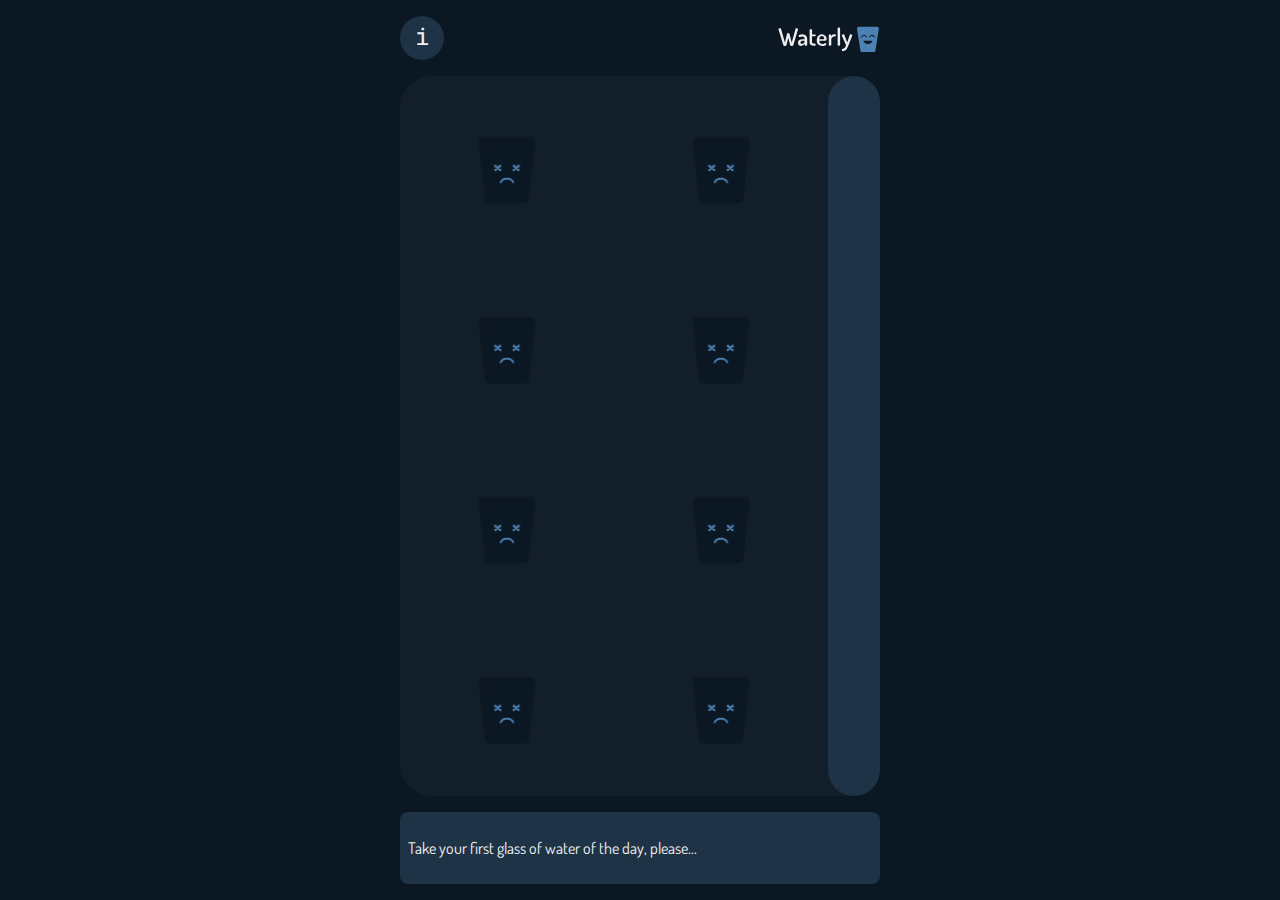
==== index.html @ 156aa3fe "init" ====
<!DOCTYPE html>
<html lang="en">
<head>
  <meta charset="UTF-8">
  <meta name="viewport" content="width=device-width, initial-scale=1.0">
  <meta http-equiv="X-UA-Compatible" content="ie=edge">
  <title>Waterly - Water tracker</title>

  <!-- *** STYLING *** -->
  <link href="https://fonts.googleapis.com/css?family=Dosis:400,700|Roboto+Mono&display=swap" rel="stylesheet"> 
  <link rel="stylesheet" href="./css/main.min.css">
</head>
<body>
  <main class="main">
    <header class="header">
      <button class="header__button js-open-info" aria-label="Show information.">
        <!-- add content for accesibility -->
      </button>

      <img src="./assets/logo.svg" alt="Waterly." class="header__logo">
    </header>

    <section class="tracker">
      <div class="tracker__glasses js-glasses-container">
        <button class="glass js-glass-1" data-glass="0"></button>
        <button class="glass js-glass-2" data-glass="1"></button>
        <button class="glass js-glass-3" data-glass="2"></button>
        <button class="glass js-glass-4" data-glass="3"></button>
        <button class="glass js-glass-5" data-glass="4"></button>
        <button class="glass js-glass-6" data-glass="5"></button>
        <button class="glass js-glass-7" data-glass="6"></button>
        <button class="glass js-glass-8" data-glass="7"></button>
      </div>

      <div class="tracker__progress js-progress-bar">

      </div>
    </section>

    <section class="content js-content">
      <p class="content__paragraph js-content-paragraph">
        Take your first glass of water of the day, please...
      </p>
    </section>

    <section class="info js-info-section">
      info
    </section>
  </main>

  <!-- *** scripting *** -->
  <script src="./js/main.js"></script>
</body>
</html>
---- css/main.min.css ----
body,p{margin:0}button{border:none;padding:0}body{background-color:#0b1722;font-family:'Dosis', sans-serif}.header{min-height:2.75rem;display:-webkit-box;display:-webkit-flex;display:-ms-flexbox;display:flex;-webkit-box-pack:justify;-webkit-justify-content:space-between;-ms-flex-pack:justify;justify-content:space-between;-webkit-box-align:center;-webkit-align-items:center;-ms-flex-align:center;align-items:center}.header__button{width:2.75rem;height:2.75rem;-webkit-border-radius:50%;border-radius:50%;background-color:#1f3347;color:#f2f2f2;font-family:'Roboto Mono', monospace;display:-webkit-box;display:-webkit-flex;display:-ms-flexbox;display:flex;-webkit-box-pack:center;-webkit-justify-content:center;-ms-flex-pack:center;justify-content:center;-webkit-box-align:center;-webkit-align-items:center;-ms-flex-align:center;align-items:center;position:relative}.header__button:hover{cursor:pointer;opacity:.7}.header__button::after,.header__button::before{position:absolute;display:-webkit-box;display:-webkit-flex;display:-ms-flexbox;display:flex;-webkit-box-pack:center;-webkit-justify-content:center;-ms-flex-pack:center;justify-content:center;-webkit-box-align:center;-webkit-align-items:center;-ms-flex-align:center;align-items:center;width:100%;height:100%;margin-bottom:.25rem;font-size:1.5rem}.header__button::after{content:'i';-webkit-transition:opacity 250ms 250ms ease-in-out,  -webkit-transform 250ms ease-in-out;transition:opacity 250ms 250ms ease-in-out,  -webkit-transform 250ms ease-in-out;-o-transition:opacity 250ms 250ms ease-in-out,  transform 250ms ease-in-out;transition:opacity 250ms 250ms ease-in-out,  transform 250ms ease-in-out;transition:opacity 250ms 250ms ease-in-out,  transform 250ms ease-in-out,  -webkit-transform 250ms ease-in-out}.header__button::before{content:'x';opacity:0;-webkit-transform:scaleX(0.25);-ms-transform:scaleX(0.25);transform:scaleX(0.25);-webkit-transition:opacity 250ms 250ms ease-in-out,  -webkit-transform 250ms ease-in-out;transition:opacity 250ms 250ms ease-in-out,  -webkit-transform 250ms ease-in-out;-o-transition:opacity 250ms 250ms ease-in-out,  transform 250ms ease-in-out;transition:opacity 250ms 250ms ease-in-out,  transform 250ms ease-in-out;transition:opacity 250ms 250ms ease-in-out,  transform 250ms ease-in-out,  -webkit-transform 250ms ease-in-out}.header__button.--active::after{opacity:0;-webkit-transform:rotate(45deg);-ms-transform:rotate(45deg);transform:rotate(45deg)}.header__button.--active::before{opacity:1;-webkit-transform:scaleX(1);-ms-transform:scaleX(1);transform:scaleX(1)}.tracker{height:100%;-webkit-box-sizing:border-box;box-sizing:border-box;-webkit-border-radius:2rem;border-radius:2rem;margin:1rem 0;background-color:#121f2b;display:-webkit-box;display:-webkit-flex;display:-ms-flexbox;display:flex}.tracker__glasses{-webkit-box-flex:1;-webkit-flex-grow:1;-ms-flex-positive:1;flex-grow:1;display:-ms-grid;display:grid;-ms-grid-columns:(1fr)[2];grid-template-columns:repeat(2, 1fr);-ms-grid-rows:(1fr)[4];grid-template-rows:repeat(4, 1fr);justify-items:center;-webkit-box-align:center;-webkit-align-items:center;-ms-flex-align:center;align-items:center}.tracker__progress{width:3.25rem;height:100%;-webkit-border-radius:2rem;border-radius:2rem;background-color:#1f3347;position:relative;overflow:hidden}.tracker__progress.--filled-1::before{-webkit-transform:scaleY(.125);-ms-transform:scaleY(.125);transform:scaleY(.125)}.tracker__progress.--filled-2::before{-webkit-transform:scaleY(.25);-ms-transform:scaleY(.25);transform:scaleY(.25)}.tracker__progress.--filled-3::before{-webkit-transform:scaleY(.375);-ms-transform:scaleY(.375);transform:scaleY(.375)}.tracker__progress.--filled-4::before{-webkit-transform:scaleY(.5);-ms-transform:scaleY(.5);transform:scaleY(.5)}.tracker__progress.--filled-5::before{-webkit-transform:scaleY(.625);-ms-transform:scaleY(.625);transform:scaleY(.625)}.tracker__progress.--filled-6::before{-webkit-transform:scaleY(.75);-ms-transform:scaleY(.75);transform:scaleY(.75)}.tracker__progress.--filled-7::before{-webkit-transform:scaleY(.875);-ms-transform:scaleY(.875);transform:scaleY(.875)}.tracker__progress.--filled-8::before{-webkit-transform:scaleY(1);-ms-transform:scaleY(1);transform:scaleY(1)}.tracker__progress::before{content:'';position:absolute;width:100%;height:100%;-webkit-border-radius:2rem;border-radius:2rem;background-color:#4d80b3;-webkit-transform:scaleY(0);-ms-transform:scaleY(0);transform:scaleY(0);-webkit-transform-origin:bottom;-ms-transform-origin:bottom;transform-origin:bottom;-webkit-transition:-webkit-transform 500ms ease-in-out;transition:-webkit-transform 500ms ease-in-out;-o-transition:transform 500ms ease-in-out;transition:transform 500ms ease-in-out;transition:transform 500ms ease-in-out, -webkit-transform 500ms ease-in-out}.glass{position:relative;top:.5rem;width:3rem;height:4rem;-webkit-border-radius:.25rem;border-radius:.25rem;background-color:#0b1722;background-image:url(../assets/empty.svg);background-position:center;background-repeat:no-repeat;-webkit-box-shadow:0 1px 1px 1px #0b1722;box-shadow:0 1px 1px 1px #0b1722;-webkit-transform:perspective(0.5rem) rotateX(-2deg);transform:perspective(0.5rem) rotateX(-2deg);position:relative;overflow:hidden}.glass.--filled::before{-webkit-transform:scaleY(1.5);-ms-transform:scaleY(1.5);transform:scaleY(1.5)}.glass::before{content:'';position:absolute;display:block;width:100%;height:100%;background-color:#4d80b3;background-image:url(../assets/filled.svg);-webkit-background-size:60% 60%;background-size:60%;background-position:50% 25%;background-repeat:no-repeat;-webkit-transform:scaleY(0);-ms-transform:scaleY(0);transform:scaleY(0);-webkit-transform-origin:bottom;-ms-transform-origin:bottom;transform-origin:bottom;-webkit-transition:-webkit-transform 500ms ease-in-out;transition:-webkit-transform 500ms ease-in-out;-o-transition:transform 500ms ease-in-out;transition:transform 500ms ease-in-out;transition:transform 500ms ease-in-out, -webkit-transform 500ms ease-in-out}.content{min-height:3.5rem;padding:.5rem;-webkit-border-radius:.5rem;border-radius:.5rem;background-color:#1f3347;color:#f2f2f2;font-size:1rem;display:-webkit-box;display:-webkit-flex;display:-ms-flexbox;display:flex;-webkit-box-orient:vertical;-webkit-box-direction:normal;-webkit-flex-direction:column;-ms-flex-direction:column;flex-direction:column;-webkit-justify-content:space-around;-ms-flex-pack:distribute;justify-content:space-around}.content__timer{color:#4d80b3;font-family:'Roboto Mono', monospace}.content__timer-element{margin-left:.25rem}.info{position:absolute;left:0;top:100vh;height:-webkit-calc(100vh - 2.75rem);height:calc(100vh - 2.75rem);width:100%;-webkit-box-sizing:border-box;box-sizing:border-box;padding:.5rem;-webkit-border-radius:.5rem .5rem 0 0;border-radius:.5rem .5rem 0 0;background-color:#121f2b;color:#f2f2f2;-webkit-transition:-webkit-transform 500ms ease-in-out;transition:-webkit-transform 500ms ease-in-out;-o-transition:transform 500ms ease-in-out;transition:transform 500ms ease-in-out;transition:transform 500ms ease-in-out, -webkit-transform 500ms ease-in-out}.info.--show{-webkit-transform:translateY(-webkit-calc(2rem - 100%));-ms-transform:translateY(calc(2rem - 100%));transform:translateY(calc(2rem - 100%))}body{display:-webkit-box;display:-webkit-flex;display:-ms-flexbox;display:flex;-webkit-box-pack:center;-webkit-justify-content:center;-ms-flex-pack:center;justify-content:center}.main{width:32rem;max-width:100%;min-height:100vh;-webkit-box-sizing:border-box;box-sizing:border-box;padding:1rem;position:relative;overflow:hidden;display:-webkit-box;display:-webkit-flex;display:-ms-flexbox;display:flex;-webkit-box-orient:vertical;-webkit-box-direction:normal;-webkit-flex-direction:column;-ms-flex-direction:column;flex-direction:column}
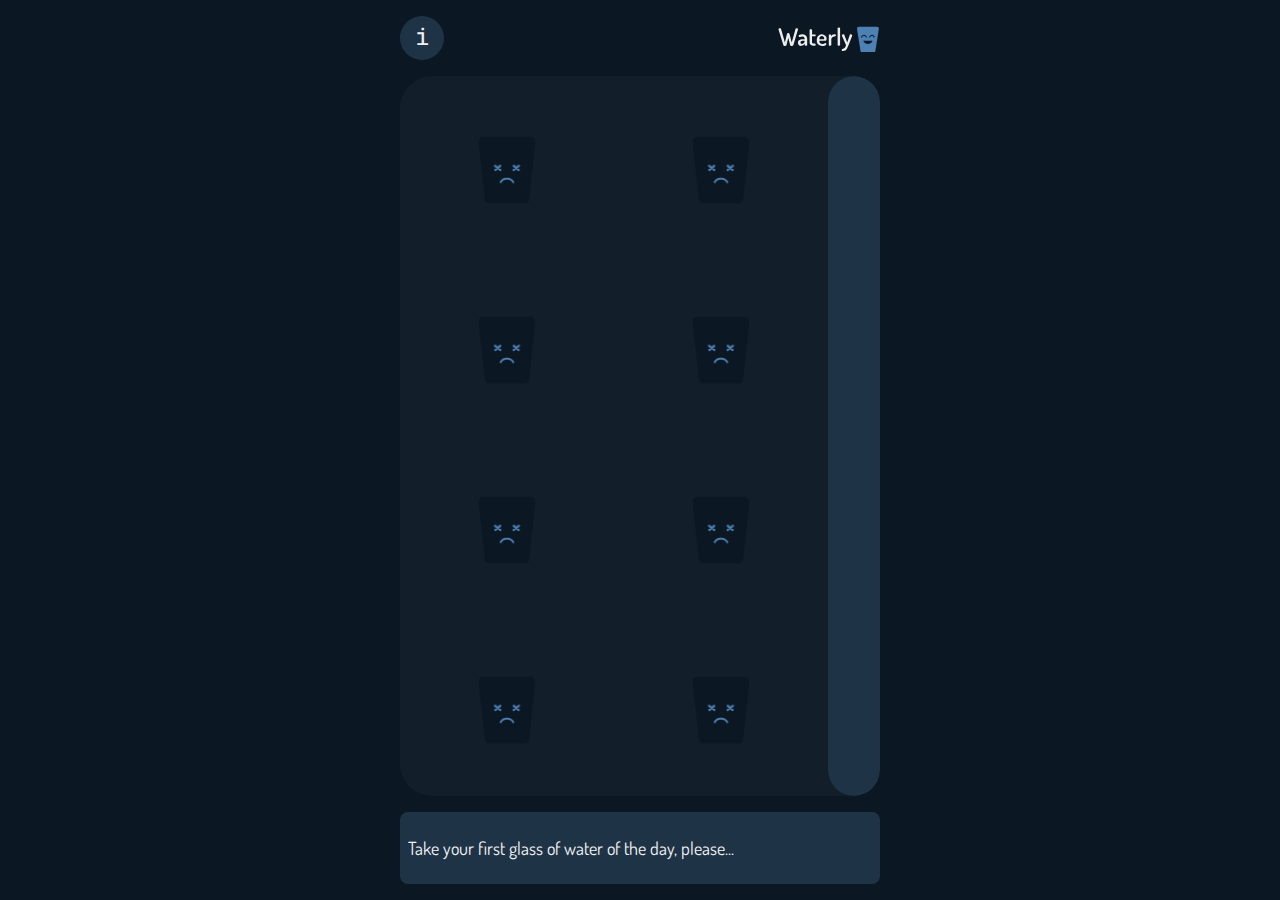
==== commit ba1b9bae: "init 2" ====
--- a/index.html
+++ b/index.html
@@ -30,6 +30,17 @@
         <button class="glass js-glass-6" data-glass="5"></button>
         <button class="glass js-glass-7" data-glass="6"></button>
         <button class="glass js-glass-8" data-glass="7"></button>
+        <div class="tracker__message js-alert">
+          <div class="tracker__paragraph">
+            You can’t fill another glass until at least an hour has passed since your last one.
+          </div>
+          <div class="tracker__paragraph">
+            Why? The goal is to drink through the entire day.
+          </div>
+          <button class="tracker__message-button js-close-alert">
+            Oh, okay!
+          </button>
+        </div>
       </div>
 
       <div class="tracker__progress js-progress-bar">
@@ -44,7 +55,26 @@
     </section>
 
     <section class="info js-info-section">
-      info
+      <p class="info__paragraph">
+        Each glass recommended intake is about 250ml.
+      </p>
+      <p class="info__paragraph">
+        But if you can’t take all that, just have a comfortable ammout. Is all about small steps.
+      </p>
+      <p class="info__paragraph">
+        Daily glasses are saved locally and the count resets with a new day.
+      </p>
+      <p class="info__paragraph">
+        Happy hydrating!
+      </p>
+
+      <footer class="footer">
+        <p class="footer__text">
+            Built with &#10084; and my dog by 
+            <a href="https://gabysantosw.github.io/" class="footer__link">Gaby Santos</a>
+        </p>
+      </footer>
+
     </section>
   </main>
 
--- a/css/main.min.css
+++ b/css/main.min.css
@@ -1,4 +1,4 @@
-body,p{margin:0}button{border:none;padding:0}body{background-color:#0b1722;font-family:'Dosis', sans-serif}.header{min-height:2.75rem;display:-webkit-box;display:-webkit-flex;display:-ms-flexbox;display:flex;-webkit-box-pack:justify;-webkit-justify-content:space-between;-ms-flex-pack:justify;justify-content:space-between;-webkit-box-align:center;-webkit-align-items:center;-ms-flex-align:center;align-items:center}.header__button{width:2.75rem;height:2.75rem;-webkit-border-radius:50%;border-radius:50%;background-color:#1f3347;color:#f2f2f2;font-family:'Roboto Mono', monospace;display:-webkit-box;display:-webkit-flex;display:-ms-flexbox;display:flex;-webkit-box-pack:center;-webkit-justify-content:center;-ms-flex-pack:center;justify-content:center;-webkit-box-align:center;-webkit-align-items:center;-ms-flex-align:center;align-items:center;position:relative}.header__button:hover{cursor:pointer;opacity:.7}.header__button::after,.header__button::before{position:absolute;display:-webkit-box;display:-webkit-flex;display:-ms-flexbox;display:flex;-webkit-box-pack:center;-webkit-justify-content:center;-ms-flex-pack:center;justify-content:center;-webkit-box-align:center;-webkit-align-items:center;-ms-flex-align:center;align-items:center;width:100%;height:100%;margin-bottom:.25rem;font-size:1.5rem}.header__button::after{content:'i';-webkit-transition:opacity 250ms 250ms ease-in-out, +body,p{margin:0}button{border:none;padding:0}body{background-color:#0b1722;font-family:'Dosis', sans-serif}.glass-headshake{-webkit-animation:glass-headshake 100ms cubic-bezier(0.4, 0.1, 0.6, 0.9) 3;animation:glass-headshake 100ms cubic-bezier(0.4, 0.1, 0.6, 0.9) 3}@-webkit-keyframes glass-headshake{25%{-webkit-transform:perspective(0.5rem) rotateX(-2deg) translateX(15%);transform:perspective(0.5rem) rotateX(-2deg) translateX(15%)}75%{-webkit-transform:perspective(0.5rem) rotateX(-2deg) translateX(-15%);transform:perspective(0.5rem) rotateX(-2deg) translateX(-15%)}}@keyframes glass-headshake{25%{-webkit-transform:perspective(0.5rem) rotateX(-2deg) translateX(15%);transform:perspective(0.5rem) rotateX(-2deg) translateX(15%)}75%{-webkit-transform:perspective(0.5rem) rotateX(-2deg) translateX(-15%);transform:perspective(0.5rem) rotateX(-2deg) translateX(-15%)}}@-webkit-keyframes progress-gradient{0%{-webkit-transform:translateY(100%);transform:translateY(100%)}100%{-webkit-transform:translateY(-100%);transform:translateY(-100%)}}@keyframes progress-gradient{0%{-webkit-transform:translateY(100%);transform:translateY(100%)}100%{-webkit-transform:translateY(-100%);transform:translateY(-100%)}}.header{min-height:2.75rem;display:-webkit-box;display:-webkit-flex;display:-ms-flexbox;display:flex;-webkit-box-pack:justify;-webkit-justify-content:space-between;-ms-flex-pack:justify;justify-content:space-between;-webkit-box-align:center;-webkit-align-items:center;-ms-flex-align:center;align-items:center}.header__button{width:2.75rem;height:2.75rem;-webkit-border-radius:50%;border-radius:50%;background-color:#1f3347;color:#f2f2f2;font-family:'Roboto Mono', monospace;display:-webkit-box;display:-webkit-flex;display:-ms-flexbox;display:flex;-webkit-box-pack:center;-webkit-justify-content:center;-ms-flex-pack:center;justify-content:center;-webkit-box-align:center;-webkit-align-items:center;-ms-flex-align:center;align-items:center;position:relative}.header__button:hover{cursor:pointer;opacity:.7}.header__button::after,.header__button::before{position:absolute;display:-webkit-box;display:-webkit-flex;display:-ms-flexbox;display:flex;-webkit-box-pack:center;-webkit-justify-content:center;-ms-flex-pack:center;justify-content:center;-webkit-box-align:center;-webkit-align-items:center;-ms-flex-align:center;align-items:center;width:100%;height:100%;margin-bottom:.25rem;font-size:1.5rem}.header__button::after{content:'i';-webkit-transition:opacity 250ms 250ms ease-in-out,   -webkit-transform 250ms ease-in-out;transition:opacity 250ms 250ms ease-in-out,   -webkit-transform 250ms ease-in-out;-o-transition:opacity 250ms 250ms ease-in-out,   transform 250ms ease-in-out;transition:opacity 250ms 250ms ease-in-out, @@ -10,4 +10,10 @@
  transform 250ms ease-in-out;transition:opacity 250ms 250ms ease-in-out,   transform 250ms ease-in-out;transition:opacity 250ms 250ms ease-in-out,   transform 250ms ease-in-out, - -webkit-transform 250ms ease-in-out}.header__button.--active::after{opacity:0;-webkit-transform:rotate(45deg);-ms-transform:rotate(45deg);transform:rotate(45deg)}.header__button.--active::before{opacity:1;-webkit-transform:scaleX(1);-ms-transform:scaleX(1);transform:scaleX(1)}.tracker{height:100%;-webkit-box-sizing:border-box;box-sizing:border-box;-webkit-border-radius:2rem;border-radius:2rem;margin:1rem 0;background-color:#121f2b;display:-webkit-box;display:-webkit-flex;display:-ms-flexbox;display:flex}.tracker__glasses{-webkit-box-flex:1;-webkit-flex-grow:1;-ms-flex-positive:1;flex-grow:1;display:-ms-grid;display:grid;-ms-grid-columns:(1fr)[2];grid-template-columns:repeat(2, 1fr);-ms-grid-rows:(1fr)[4];grid-template-rows:repeat(4, 1fr);justify-items:center;-webkit-box-align:center;-webkit-align-items:center;-ms-flex-align:center;align-items:center}.tracker__progress{width:3.25rem;height:100%;-webkit-border-radius:2rem;border-radius:2rem;background-color:#1f3347;position:relative;overflow:hidden}.tracker__progress.--filled-1::before{-webkit-transform:scaleY(.125);-ms-transform:scaleY(.125);transform:scaleY(.125)}.tracker__progress.--filled-2::before{-webkit-transform:scaleY(.25);-ms-transform:scaleY(.25);transform:scaleY(.25)}.tracker__progress.--filled-3::before{-webkit-transform:scaleY(.375);-ms-transform:scaleY(.375);transform:scaleY(.375)}.tracker__progress.--filled-4::before{-webkit-transform:scaleY(.5);-ms-transform:scaleY(.5);transform:scaleY(.5)}.tracker__progress.--filled-5::before{-webkit-transform:scaleY(.625);-ms-transform:scaleY(.625);transform:scaleY(.625)}.tracker__progress.--filled-6::before{-webkit-transform:scaleY(.75);-ms-transform:scaleY(.75);transform:scaleY(.75)}.tracker__progress.--filled-7::before{-webkit-transform:scaleY(.875);-ms-transform:scaleY(.875);transform:scaleY(.875)}.tracker__progress.--filled-8::before{-webkit-transform:scaleY(1);-ms-transform:scaleY(1);transform:scaleY(1)}.tracker__progress::before{content:'';position:absolute;width:100%;height:100%;-webkit-border-radius:2rem;border-radius:2rem;background-color:#4d80b3;-webkit-transform:scaleY(0);-ms-transform:scaleY(0);transform:scaleY(0);-webkit-transform-origin:bottom;-ms-transform-origin:bottom;transform-origin:bottom;-webkit-transition:-webkit-transform 500ms ease-in-out;transition:-webkit-transform 500ms ease-in-out;-o-transition:transform 500ms ease-in-out;transition:transform 500ms ease-in-out;transition:transform 500ms ease-in-out, -webkit-transform 500ms ease-in-out}.glass{position:relative;top:.5rem;width:3rem;height:4rem;-webkit-border-radius:.25rem;border-radius:.25rem;background-color:#0b1722;background-image:url(../assets/empty.svg);background-position:center;background-repeat:no-repeat;-webkit-box-shadow:0 1px 1px 1px #0b1722;box-shadow:0 1px 1px 1px #0b1722;-webkit-transform:perspective(0.5rem) rotateX(-2deg);transform:perspective(0.5rem) rotateX(-2deg);position:relative;overflow:hidden}.glass.--filled::before{-webkit-transform:scaleY(1.5);-ms-transform:scaleY(1.5);transform:scaleY(1.5)}.glass::before{content:'';position:absolute;display:block;width:100%;height:100%;background-color:#4d80b3;background-image:url(../assets/filled.svg);-webkit-background-size:60% 60%;background-size:60%;background-position:50% 25%;background-repeat:no-repeat;-webkit-transform:scaleY(0);-ms-transform:scaleY(0);transform:scaleY(0);-webkit-transform-origin:bottom;-ms-transform-origin:bottom;transform-origin:bottom;-webkit-transition:-webkit-transform 500ms ease-in-out;transition:-webkit-transform 500ms ease-in-out;-o-transition:transform 500ms ease-in-out;transition:transform 500ms ease-in-out;transition:transform 500ms ease-in-out, -webkit-transform 500ms ease-in-out}.content{min-height:3.5rem;padding:.5rem;-webkit-border-radius:.5rem;border-radius:.5rem;background-color:#1f3347;color:#f2f2f2;font-size:1rem;display:-webkit-box;display:-webkit-flex;display:-ms-flexbox;display:flex;-webkit-box-orient:vertical;-webkit-box-direction:normal;-webkit-flex-direction:column;-ms-flex-direction:column;flex-direction:column;-webkit-justify-content:space-around;-ms-flex-pack:distribute;justify-content:space-around}.content__timer{color:#4d80b3;font-family:'Roboto Mono', monospace}.content__timer-element{margin-left:.25rem}.info{position:absolute;left:0;top:100vh;height:-webkit-calc(100vh - 2.75rem);height:calc(100vh - 2.75rem);width:100%;-webkit-box-sizing:border-box;box-sizing:border-box;padding:.5rem;-webkit-border-radius:.5rem .5rem 0 0;border-radius:.5rem .5rem 0 0;background-color:#121f2b;color:#f2f2f2;-webkit-transition:-webkit-transform 500ms ease-in-out;transition:-webkit-transform 500ms ease-in-out;-o-transition:transform 500ms ease-in-out;transition:transform 500ms ease-in-out;transition:transform 500ms ease-in-out, -webkit-transform 500ms ease-in-out}.info.--show{-webkit-transform:translateY(-webkit-calc(2rem - 100%));-ms-transform:translateY(calc(2rem - 100%));transform:translateY(calc(2rem - 100%))}body{display:-webkit-box;display:-webkit-flex;display:-ms-flexbox;display:flex;-webkit-box-pack:center;-webkit-justify-content:center;-ms-flex-pack:center;justify-content:center}.main{width:32rem;max-width:100%;min-height:100vh;-webkit-box-sizing:border-box;box-sizing:border-box;padding:1rem;position:relative;overflow:hidden;display:-webkit-box;display:-webkit-flex;display:-ms-flexbox;display:flex;-webkit-box-orient:vertical;-webkit-box-direction:normal;-webkit-flex-direction:column;-ms-flex-direction:column;flex-direction:column}
+ -webkit-transform 250ms ease-in-out}.header__button.--active::after{opacity:0;-webkit-transform:rotate(45deg);-ms-transform:rotate(45deg);transform:rotate(45deg)}.header__button.--active::before{opacity:1;-webkit-transform:scaleX(1);-ms-transform:scaleX(1);transform:scaleX(1)}.tracker{height:100%;-webkit-box-sizing:border-box;box-sizing:border-box;-webkit-border-radius:2rem;border-radius:2rem;margin:1rem 0;background-color:#121f2b;display:-webkit-box;display:-webkit-flex;display:-ms-flexbox;display:flex}.tracker__glasses{-webkit-box-flex:1;-webkit-flex-grow:1;-ms-flex-positive:1;flex-grow:1;display:-ms-grid;display:grid;-ms-grid-columns:(1fr)[2];grid-template-columns:repeat(2, 1fr);-ms-grid-rows:(1fr)[4];grid-template-rows:repeat(4, 1fr);justify-items:center;-webkit-box-align:center;-webkit-align-items:center;-ms-flex-align:center;align-items:center;position:relative}.tracker__progress{width:3.25rem;height:100%;-webkit-border-radius:2rem;border-radius:2rem;background-color:#1f3347;position:relative;overflow:hidden;-webkit-mask-image:-webkit-radial-gradient(white, black)}.tracker__progress.--filled-1::before{-webkit-transform:scaleY(.125);-ms-transform:scaleY(.125);transform:scaleY(.125)}.tracker__progress.--filled-2::before{-webkit-transform:scaleY(.25);-ms-transform:scaleY(.25);transform:scaleY(.25)}.tracker__progress.--filled-3::before{-webkit-transform:scaleY(.375);-ms-transform:scaleY(.375);transform:scaleY(.375)}.tracker__progress.--filled-4::before{-webkit-transform:scaleY(.5);-ms-transform:scaleY(.5);transform:scaleY(.5)}.tracker__progress.--filled-5::before{-webkit-transform:scaleY(.625);-ms-transform:scaleY(.625);transform:scaleY(.625)}.tracker__progress.--filled-6::before{-webkit-transform:scaleY(.75);-ms-transform:scaleY(.75);transform:scaleY(.75)}.tracker__progress.--filled-7::before{-webkit-transform:scaleY(.875);-ms-transform:scaleY(.875);transform:scaleY(.875)}.tracker__progress.--filled-8::before{-webkit-transform:scaleY(1);-ms-transform:scaleY(1);transform:scaleY(1)}.tracker__progress::before{content:'';position:absolute;width:100%;height:100%;-webkit-border-radius:2rem;border-radius:2rem;background-color:#4d80b3;-webkit-transform:scaleY(0);-ms-transform:scaleY(0);transform:scaleY(0);-webkit-transform-origin:bottom;-ms-transform-origin:bottom;transform-origin:bottom;-webkit-transition:-webkit-transform 500ms ease-in-out;transition:-webkit-transform 500ms ease-in-out;-o-transition:transform 500ms ease-in-out;transition:transform 500ms ease-in-out;transition:transform 500ms ease-in-out, -webkit-transform 500ms ease-in-out}.tracker__message{position:absolute;width:80%;height:75%;-webkit-box-sizing:border-box;box-sizing:border-box;padding:2rem 1rem 1rem 1rem;-webkit-border-radius:.5rem;border-radius:.5rem;background-color:#1f3347;color:#f2f2f2;font-size:1.125rem;text-align:center;display:-webkit-box;display:-webkit-flex;display:-ms-flexbox;display:flex;-webkit-box-orient:vertical;-webkit-box-direction:normal;-webkit-flex-direction:column;-ms-flex-direction:column;flex-direction:column;-webkit-box-pack:center;-webkit-justify-content:center;-ms-flex-pack:center;justify-content:center;-webkit-box-align:center;-webkit-align-items:center;-ms-flex-align:center;align-items:center;opacity:0;-webkit-transform:scale(0);-ms-transform:scale(0);transform:scale(0)}.tracker__message.--show{opacity:1;-webkit-transform:scale(1);-ms-transform:scale(1);transform:scale(1);-webkit-transition:opacity 250ms 500ms ease-in-out,+ -webkit-transform 500ms 500ms ease-in-out;transition:opacity 250ms 500ms ease-in-out,+ -webkit-transform 500ms 500ms ease-in-out;-o-transition:opacity 250ms 500ms ease-in-out,+ transform 500ms 500ms ease-in-out;transition:opacity 250ms 500ms ease-in-out,+ transform 500ms 500ms ease-in-out;transition:opacity 250ms 500ms ease-in-out,+ transform 500ms 500ms ease-in-out,+ -webkit-transform 500ms 500ms ease-in-out}.tracker__message::before{content:'!';position:absolute;top:-1rem;width:2rem;height:2rem;-webkit-border-radius:50%;border-radius:50%;background-color:#f2f2f2;color:#0b1722;font-size:1.5rem;font-weight:700;font-family:'Roboto Mono', monospace;display:block}.tracker__paragraph{max-width:15ch;margin-bottom:1rem}.tracker__message-button{margin-top:.5rem;padding:.5rem 1rem;-webkit-border-radius:10rem;border-radius:10rem;background-color:#4d80b3;color:#0b1722;font-size:1rem;font-weight:700;font-family:inherit}.glass{position:relative;top:.5rem;width:3rem;height:4rem;-webkit-border-radius:.25rem;border-radius:.25rem;background-color:#0b1722;background-image:url(../assets/empty.svg);background-position:center;background-repeat:no-repeat;-webkit-box-shadow:0 1px 1px 1px #0b1722;box-shadow:0 1px 1px 1px #0b1722;-webkit-transform:perspective(0.5rem) rotateX(-2deg);transform:perspective(0.5rem) rotateX(-2deg);position:relative;overflow:hidden;-webkit-transition:-webkit-transform 250ms ease-in-out;transition:-webkit-transform 250ms ease-in-out;-o-transition:transform 250ms ease-in-out;transition:transform 250ms ease-in-out;transition:transform 250ms ease-in-out, -webkit-transform 250ms ease-in-out}.glass.--filled{-webkit-transform:perspective(0.5rem) rotateX(-2deg) scale(1.15);transform:perspective(0.5rem) rotateX(-2deg) scale(1.15)}.glass.--filled::before{-webkit-transform:scaleY(1.5);-ms-transform:scaleY(1.5);transform:scaleY(1.5)}.glass::before{content:'';position:absolute;display:block;width:100%;height:100%;background-color:#4d80b3;background-image:url(../assets/filled.svg);-webkit-background-size:60% 60%;background-size:60%;background-position:50% 25%;background-repeat:no-repeat;-webkit-transform:scaleY(0);-ms-transform:scaleY(0);transform:scaleY(0);-webkit-transform-origin:bottom;-ms-transform-origin:bottom;transform-origin:bottom;-webkit-transition:-webkit-transform 500ms 150ms ease-in-out;transition:-webkit-transform 500ms 150ms ease-in-out;-o-transition:transform 500ms 150ms ease-in-out;transition:transform 500ms 150ms ease-in-out;transition:transform 500ms 150ms ease-in-out, -webkit-transform 500ms 150ms ease-in-out}.content{min-height:3.5rem;padding:.5rem;-webkit-border-radius:.5rem;border-radius:.5rem;background-color:#1f3347;color:#f2f2f2;font-size:1.125rem;display:-webkit-box;display:-webkit-flex;display:-ms-flexbox;display:flex;-webkit-box-orient:vertical;-webkit-box-direction:normal;-webkit-flex-direction:column;-ms-flex-direction:column;flex-direction:column;-webkit-justify-content:space-around;-ms-flex-pack:distribute;justify-content:space-around}.content__timer{color:#4d80b3;font-family:'Roboto Mono', monospace}.content__timer-element{margin-left:.25rem}.info{position:absolute;left:0;top:100vh;height:-webkit-calc(100vh - 2.75rem);height:calc(100vh - 2.75rem);width:100%;-webkit-box-sizing:border-box;box-sizing:border-box;padding:2rem;-webkit-border-radius:.5rem .5rem 0 0;border-radius:.5rem .5rem 0 0;background-color:#121f2b;color:#f2f2f2;display:-webkit-box;display:-webkit-flex;display:-ms-flexbox;display:flex;-webkit-box-orient:vertical;-webkit-box-direction:normal;-webkit-flex-direction:column;-ms-flex-direction:column;flex-direction:column;-webkit-box-align:center;-webkit-align-items:center;-ms-flex-align:center;align-items:center;-webkit-transition:-webkit-transform 500ms ease-in-out;transition:-webkit-transform 500ms ease-in-out;-o-transition:transform 500ms ease-in-out;transition:transform 500ms ease-in-out;transition:transform 500ms ease-in-out, -webkit-transform 500ms ease-in-out}.info.--show{-webkit-transform:translateY(-webkit-calc(2rem - 100%));-ms-transform:translateY(calc(2rem - 100%));transform:translateY(calc(2rem - 100%))}.info__paragraph{width:100%;margin-bottom:1rem;font-size:1.25rem}.footer{margin-top:auto;margin-bottom:2rem;width:18ch;color:#4d80b3;font-size:1.125rem;text-align:center}.footer__link{text-decoration:underline}.footer__link:visited{color:inherit}body{display:-webkit-box;display:-webkit-flex;display:-ms-flexbox;display:flex;-webkit-box-pack:center;-webkit-justify-content:center;-ms-flex-pack:center;justify-content:center}.main{width:32rem;max-width:100%;min-height:100vh;-webkit-box-sizing:border-box;box-sizing:border-box;padding:1rem;position:relative;overflow:hidden;display:-webkit-box;display:-webkit-flex;display:-ms-flexbox;display:flex;-webkit-box-orient:vertical;-webkit-box-direction:normal;-webkit-flex-direction:column;-ms-flex-direction:column;flex-direction:column}
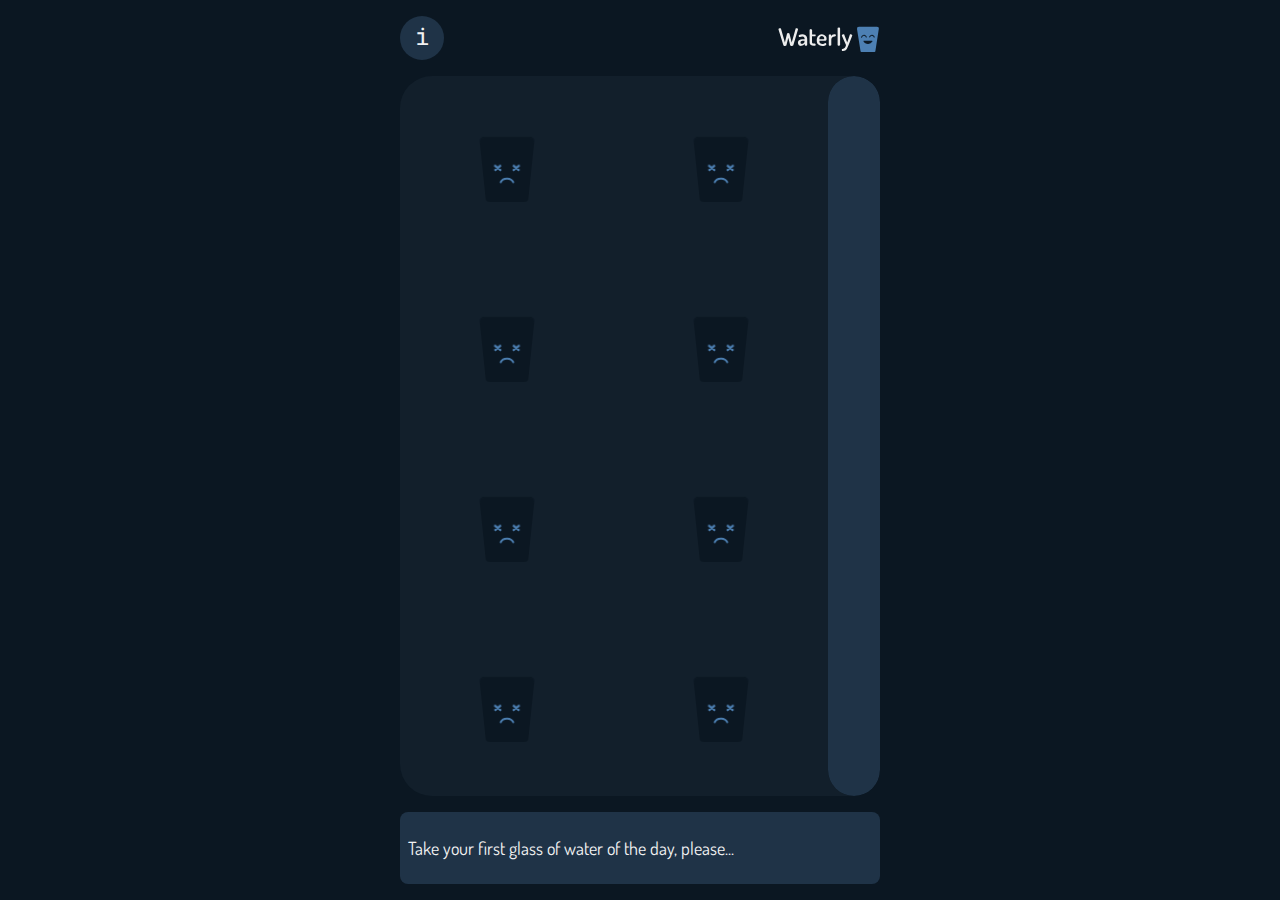
==== commit 4ea621dc: "ui ios safari fixes" ====
--- a/index.html
+++ b/index.html
@@ -70,7 +70,8 @@
 
       <footer class="footer">
         <p class="footer__text">
-            Built with &#10084; and my dog by 
+            <!-- Built with &#10084; and my dog  -->
+            by 
             <a href="https://gabysantosw.github.io/" class="footer__link">Gaby Santos</a>
         </p>
       </footer>
--- a/css/main.min.css
+++ b/css/main.min.css
@@ -16,4 +16,4 @@
  transform 500ms 500ms ease-in-out;transition:opacity 250ms 500ms ease-in-out,  transform 500ms 500ms ease-in-out;transition:opacity 250ms 500ms ease-in-out,  transform 500ms 500ms ease-in-out,- -webkit-transform 500ms 500ms ease-in-out}.tracker__message::before{content:'!';position:absolute;top:-1rem;width:2rem;height:2rem;-webkit-border-radius:50%;border-radius:50%;background-color:#f2f2f2;color:#0b1722;font-size:1.5rem;font-weight:700;font-family:'Roboto Mono', monospace;display:block}.tracker__paragraph{max-width:15ch;margin-bottom:1rem}.tracker__message-button{margin-top:.5rem;padding:.5rem 1rem;-webkit-border-radius:10rem;border-radius:10rem;background-color:#4d80b3;color:#0b1722;font-size:1rem;font-weight:700;font-family:inherit}.glass{position:relative;top:.5rem;width:3rem;height:4rem;-webkit-border-radius:.25rem;border-radius:.25rem;background-color:#0b1722;background-image:url(../assets/empty.svg);background-position:center;background-repeat:no-repeat;-webkit-box-shadow:0 1px 1px 1px #0b1722;box-shadow:0 1px 1px 1px #0b1722;-webkit-transform:perspective(0.5rem) rotateX(-2deg);transform:perspective(0.5rem) rotateX(-2deg);position:relative;overflow:hidden;-webkit-transition:-webkit-transform 250ms ease-in-out;transition:-webkit-transform 250ms ease-in-out;-o-transition:transform 250ms ease-in-out;transition:transform 250ms ease-in-out;transition:transform 250ms ease-in-out, -webkit-transform 250ms ease-in-out}.glass.--filled{-webkit-transform:perspective(0.5rem) rotateX(-2deg) scale(1.15);transform:perspective(0.5rem) rotateX(-2deg) scale(1.15)}.glass.--filled::before{-webkit-transform:scaleY(1.5);-ms-transform:scaleY(1.5);transform:scaleY(1.5)}.glass::before{content:'';position:absolute;display:block;width:100%;height:100%;background-color:#4d80b3;background-image:url(../assets/filled.svg);-webkit-background-size:60% 60%;background-size:60%;background-position:50% 25%;background-repeat:no-repeat;-webkit-transform:scaleY(0);-ms-transform:scaleY(0);transform:scaleY(0);-webkit-transform-origin:bottom;-ms-transform-origin:bottom;transform-origin:bottom;-webkit-transition:-webkit-transform 500ms 150ms ease-in-out;transition:-webkit-transform 500ms 150ms ease-in-out;-o-transition:transform 500ms 150ms ease-in-out;transition:transform 500ms 150ms ease-in-out;transition:transform 500ms 150ms ease-in-out, -webkit-transform 500ms 150ms ease-in-out}.content{min-height:3.5rem;padding:.5rem;-webkit-border-radius:.5rem;border-radius:.5rem;background-color:#1f3347;color:#f2f2f2;font-size:1.125rem;display:-webkit-box;display:-webkit-flex;display:-ms-flexbox;display:flex;-webkit-box-orient:vertical;-webkit-box-direction:normal;-webkit-flex-direction:column;-ms-flex-direction:column;flex-direction:column;-webkit-justify-content:space-around;-ms-flex-pack:distribute;justify-content:space-around}.content__timer{color:#4d80b3;font-family:'Roboto Mono', monospace}.content__timer-element{margin-left:.25rem}.info{position:absolute;left:0;top:100vh;height:-webkit-calc(100vh - 2.75rem);height:calc(100vh - 2.75rem);width:100%;-webkit-box-sizing:border-box;box-sizing:border-box;padding:2rem;-webkit-border-radius:.5rem .5rem 0 0;border-radius:.5rem .5rem 0 0;background-color:#121f2b;color:#f2f2f2;display:-webkit-box;display:-webkit-flex;display:-ms-flexbox;display:flex;-webkit-box-orient:vertical;-webkit-box-direction:normal;-webkit-flex-direction:column;-ms-flex-direction:column;flex-direction:column;-webkit-box-align:center;-webkit-align-items:center;-ms-flex-align:center;align-items:center;-webkit-transition:-webkit-transform 500ms ease-in-out;transition:-webkit-transform 500ms ease-in-out;-o-transition:transform 500ms ease-in-out;transition:transform 500ms ease-in-out;transition:transform 500ms ease-in-out, -webkit-transform 500ms ease-in-out}.info.--show{-webkit-transform:translateY(-webkit-calc(2rem - 100%));-ms-transform:translateY(calc(2rem - 100%));transform:translateY(calc(2rem - 100%))}.info__paragraph{width:100%;margin-bottom:1rem;font-size:1.25rem}.footer{margin-top:auto;margin-bottom:2rem;width:18ch;color:#4d80b3;font-size:1.125rem;text-align:center}.footer__link{text-decoration:underline}.footer__link:visited{color:inherit}body{display:-webkit-box;display:-webkit-flex;display:-ms-flexbox;display:flex;-webkit-box-pack:center;-webkit-justify-content:center;-ms-flex-pack:center;justify-content:center}.main{width:32rem;max-width:100%;min-height:100vh;-webkit-box-sizing:border-box;box-sizing:border-box;padding:1rem;position:relative;overflow:hidden;display:-webkit-box;display:-webkit-flex;display:-ms-flexbox;display:flex;-webkit-box-orient:vertical;-webkit-box-direction:normal;-webkit-flex-direction:column;-ms-flex-direction:column;flex-direction:column}
+ -webkit-transform 500ms 500ms ease-in-out}.tracker__message::before{content:'!';position:absolute;top:-1rem;width:2rem;height:2rem;-webkit-border-radius:50%;border-radius:50%;background-color:#f2f2f2;color:#0b1722;font-size:1.5rem;font-weight:700;font-family:'Roboto Mono', monospace;display:block}.tracker__paragraph{max-width:15ch;margin-bottom:1rem}.tracker__message-button{margin-top:.5rem;padding:.5rem 1rem;-webkit-border-radius:10rem;border-radius:10rem;background-color:#4d80b3;color:#0b1722;font-size:1rem;font-weight:700;font-family:inherit}.glass{position:relative;top:.5rem;width:3rem;height:4rem;-webkit-border-radius:.25rem;border-radius:.25rem;background-color:#0b1722;background-image:url(../assets/empty.svg);background-position:center;background-repeat:no-repeat;-webkit-box-shadow:0 1px 1px 1px #0b1722;box-shadow:0 1px 1px 1px #0b1722;-webkit-transform:perspective(0.5rem) rotateX(-2deg);transform:perspective(0.5rem) rotateX(-2deg);position:relative;overflow:hidden;-webkit-mask-image:-webkit-radial-gradient(white, black);-webkit-transition:-webkit-transform 250ms ease-in-out;transition:-webkit-transform 250ms ease-in-out;-o-transition:transform 250ms ease-in-out;transition:transform 250ms ease-in-out;transition:transform 250ms ease-in-out, -webkit-transform 250ms ease-in-out}.glass.--filled{-webkit-transform:perspective(0.5rem) rotateX(-2deg) scale(1.15);transform:perspective(0.5rem) rotateX(-2deg) scale(1.15)}.glass.--filled::before{-webkit-transform:scaleY(1.5);-ms-transform:scaleY(1.5);transform:scaleY(1.5)}.glass::before{content:'';position:absolute;display:block;width:100%;height:100%;background-color:#4d80b3;background-image:url(../assets/filled.svg);-webkit-background-size:60% 60%;background-size:60%;background-position:50% 25%;background-repeat:no-repeat;-webkit-transform:scaleY(0);-ms-transform:scaleY(0);transform:scaleY(0);-webkit-transform-origin:bottom;-ms-transform-origin:bottom;transform-origin:bottom;-webkit-transition:-webkit-transform 500ms 150ms ease-in-out;transition:-webkit-transform 500ms 150ms ease-in-out;-o-transition:transform 500ms 150ms ease-in-out;transition:transform 500ms 150ms ease-in-out;transition:transform 500ms 150ms ease-in-out, -webkit-transform 500ms 150ms ease-in-out}.content{min-height:3.5rem;padding:.5rem;-webkit-border-radius:.5rem;border-radius:.5rem;background-color:#1f3347;color:#f2f2f2;font-size:1.125rem;display:-webkit-box;display:-webkit-flex;display:-ms-flexbox;display:flex;-webkit-box-orient:vertical;-webkit-box-direction:normal;-webkit-flex-direction:column;-ms-flex-direction:column;flex-direction:column;-webkit-justify-content:space-around;-ms-flex-pack:distribute;justify-content:space-around}.content__timer{color:#4d80b3;font-family:'Roboto Mono', monospace}.content__timer-element{margin-left:.25rem}.info{position:absolute;left:0;top:100vh;height:-webkit-calc(100vh - 2.75rem);height:calc(100vh - 2.75rem);width:100%;-webkit-box-sizing:border-box;box-sizing:border-box;padding:2rem;-webkit-border-radius:.5rem .5rem 0 0;border-radius:.5rem .5rem 0 0;background-color:#121f2b;color:#f2f2f2;display:-webkit-box;display:-webkit-flex;display:-ms-flexbox;display:flex;-webkit-box-orient:vertical;-webkit-box-direction:normal;-webkit-flex-direction:column;-ms-flex-direction:column;flex-direction:column;-webkit-box-align:center;-webkit-align-items:center;-ms-flex-align:center;align-items:center;-webkit-transition:-webkit-transform 500ms ease-in-out;transition:-webkit-transform 500ms ease-in-out;-o-transition:transform 500ms ease-in-out;transition:transform 500ms ease-in-out;transition:transform 500ms ease-in-out, -webkit-transform 500ms ease-in-out}.info.--show{-webkit-transform:translateY(-webkit-calc(2rem - 100%));-ms-transform:translateY(calc(2rem - 100%));transform:translateY(calc(2rem - 100%))}.info__paragraph{width:100%;margin-bottom:1rem;font-size:1.25rem}.footer{margin-top:auto;margin-bottom:2rem;width:18ch;color:#4d80b3;font-size:1.125rem;text-align:center}.footer__link{text-decoration:underline}.footer__link:visited{color:inherit}body{display:-webkit-box;display:-webkit-flex;display:-ms-flexbox;display:flex;-webkit-box-pack:center;-webkit-justify-content:center;-ms-flex-pack:center;justify-content:center}.main{width:32rem;max-width:100%;min-height:100vh;-webkit-box-sizing:border-box;box-sizing:border-box;padding:1rem;position:relative;overflow:hidden;display:-webkit-box;display:-webkit-flex;display:-ms-flexbox;display:flex;-webkit-box-orient:vertical;-webkit-box-direction:normal;-webkit-flex-direction:column;-ms-flex-direction:column;flex-direction:column}
